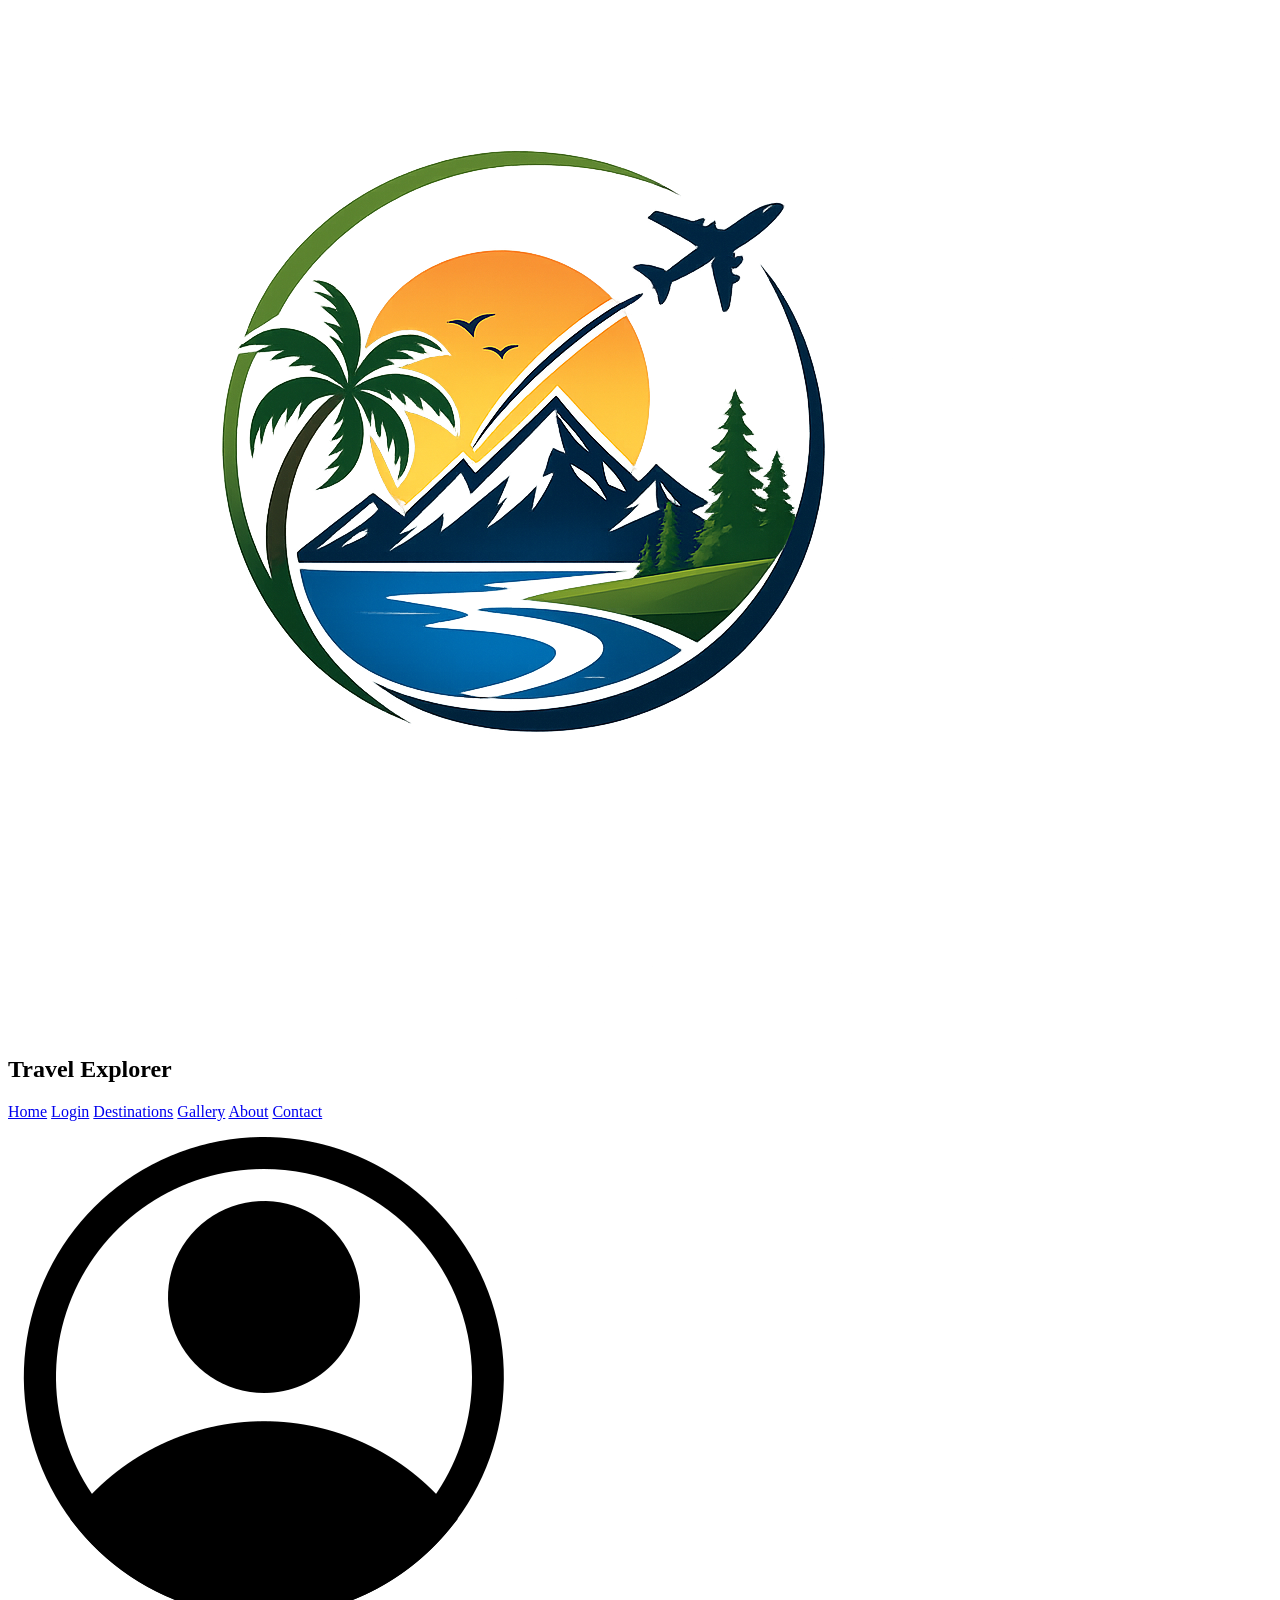
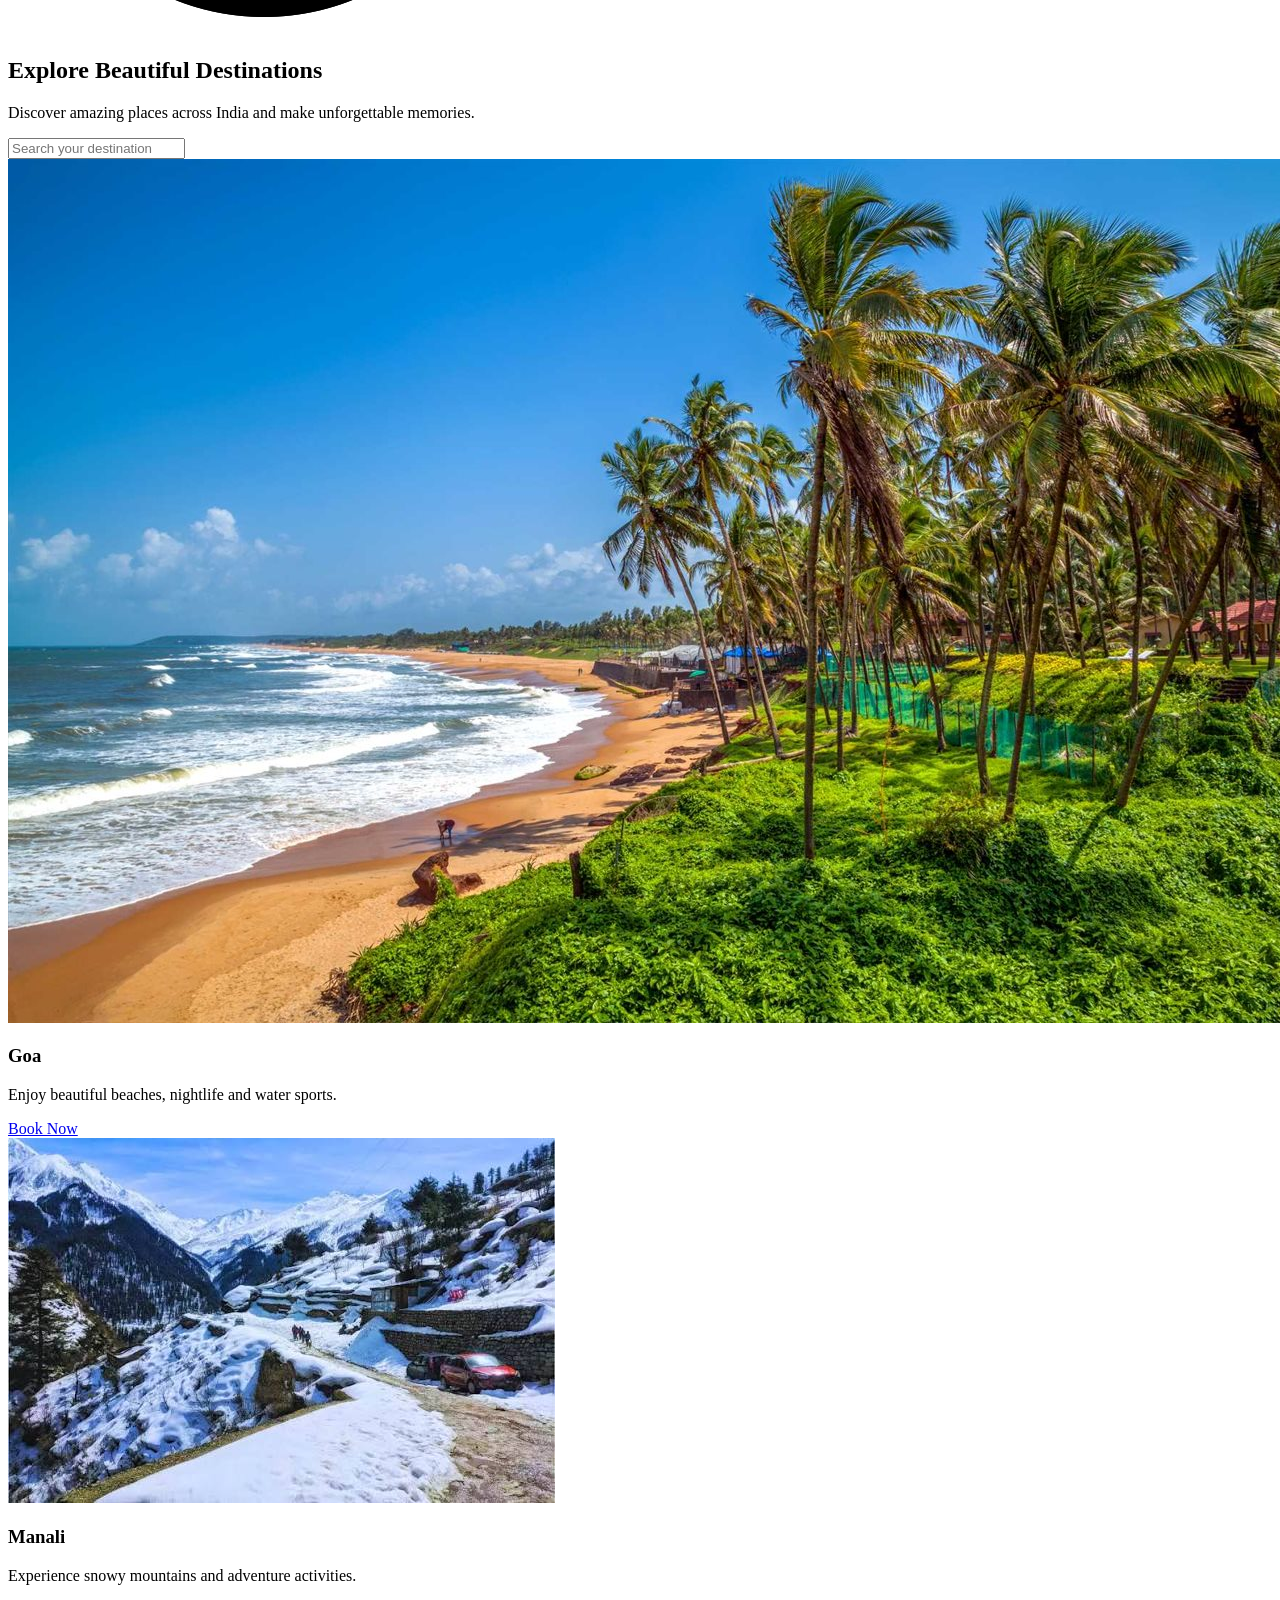
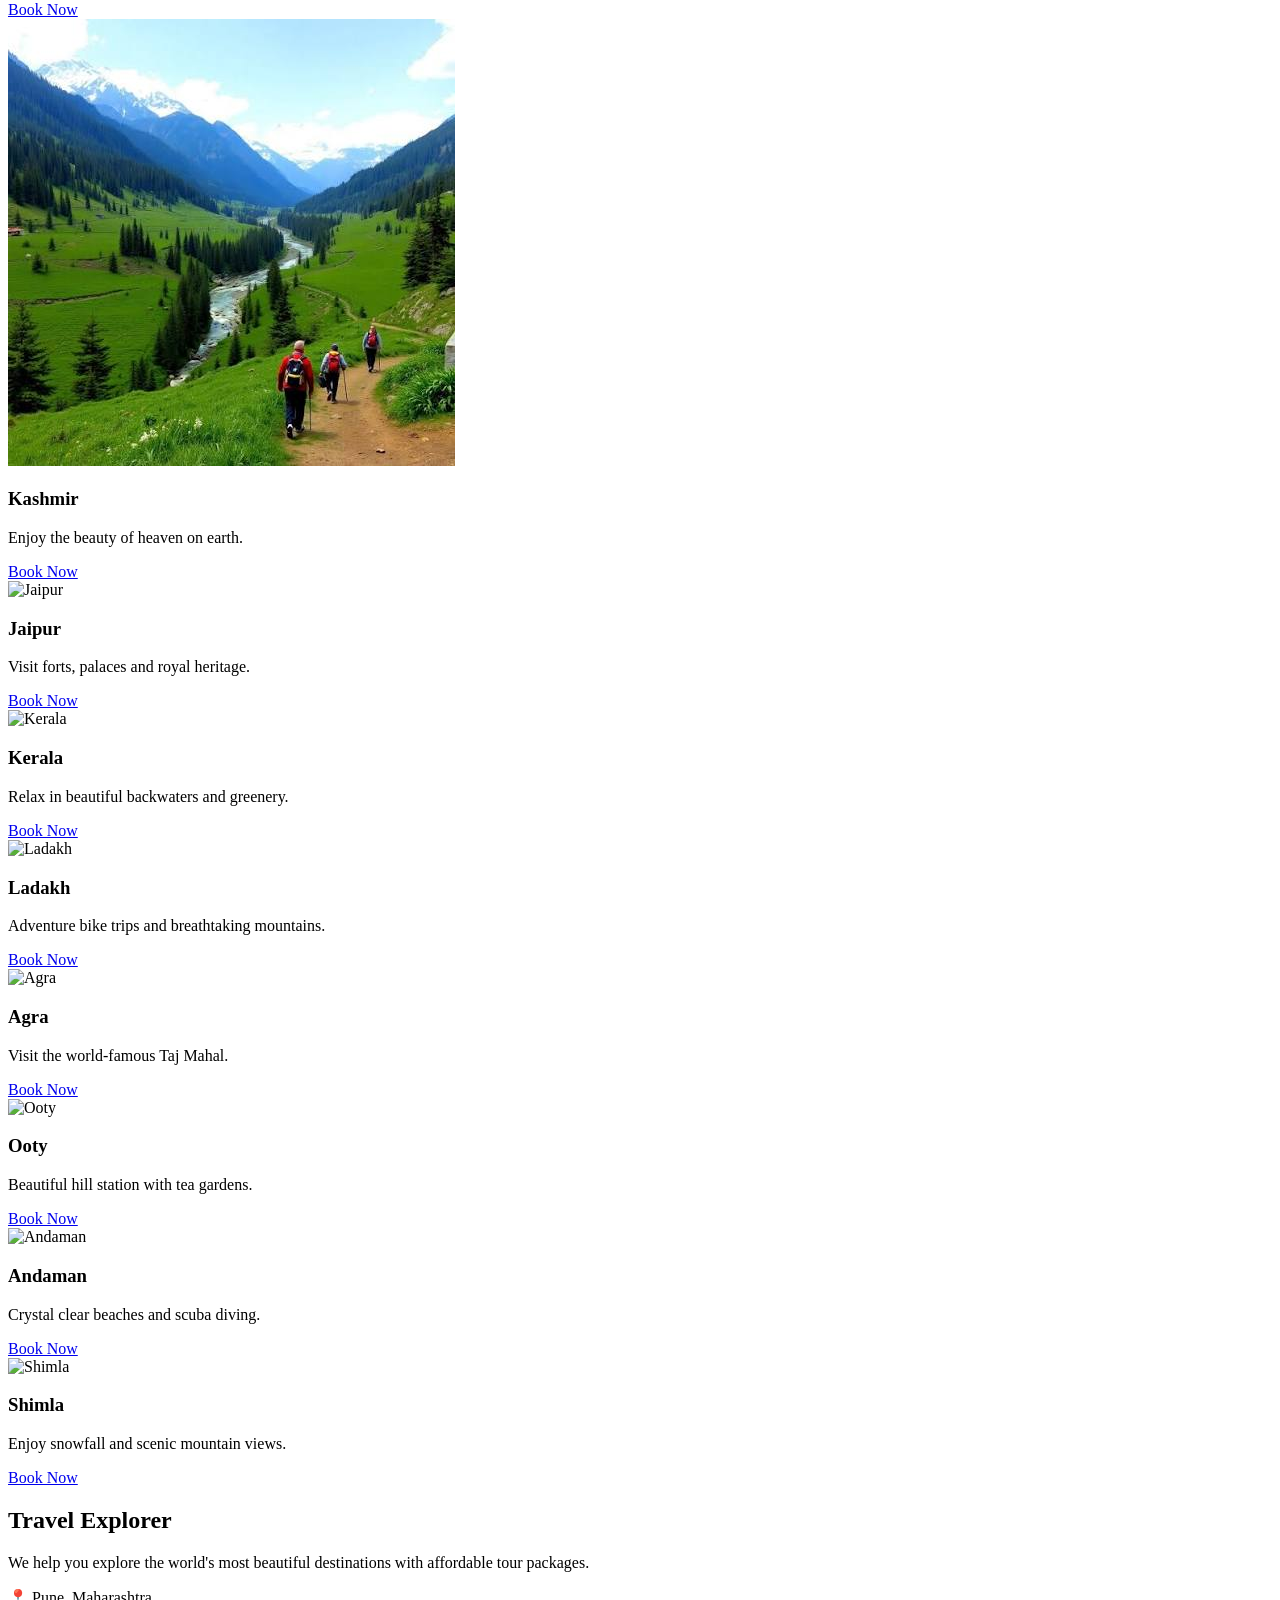
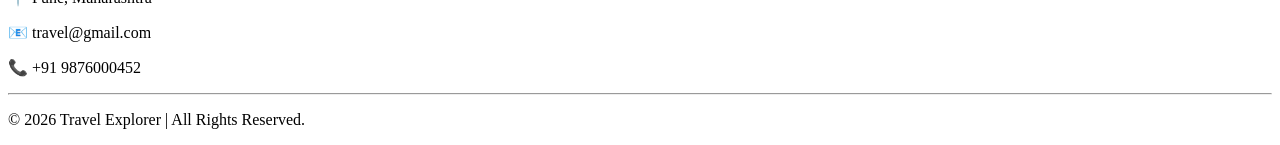
==== pages/destination.html @ 04ee7e8c "create contact full page" ====
<!DOCTYPE html>
<html lang="en">

<head>
    <meta charset="UTF-8">
    <meta name="viewport" content="width=device-width, initial-scale=1.0">
    <title>Travel Explorer | Destinations</title>

    <link rel="stylesheet" href="../css/destination.css">
</head>

<body>

    <!-- Header -->
    <header>

        <div class="logo">
            <img src="../images/logo.png" alt="Logo">
            <h2>Travel Explorer</h2>
        </div>

        <nav>
            <a href="../index.html">Home</a>
            <a href="../login.html">Login</a>
            <a href="pages/destination.html/" class="active">Destinations</a>
            <a href="../gallery.html">Gallery</a>
            <a href="../about.html">About</a>
            <a href="pages\contact.html">Contact</a>
        </nav>

        <div class="profile">
            <img src="../images/profile.png" alt="Profile">
        </div>

    </header>

    <!-- Banner -->

    <section class="banner">

        <h1>Explore Beautiful Destinations</h1>

        <p>
            Discover amazing places across India and make unforgettable memories.
        </p>

        <input type="text" placeholder="Search your destination">

    </section>

    <!-- Destination Cards -->

    <section class="destination-section">

        <div class="card">
            <img src="../images/goa.jpg" alt="Goa">
            <h3>Goa</h3>
            <p>Enjoy beautiful beaches, nightlife and water sports.</p>
            <a href="#">Book Now</a>
        </div>

        <div class="card">
            <img src="../images/manali.jpg" alt="Manali">
            <h3>Manali</h3>
            <p>Experience snowy mountains and adventure activities.</p>
            <a href="#">Book Now</a>
        </div>

        <div class="card">
            <img src="../images/kashmir.jpg" alt="Kashmir">
            <h3>Kashmir</h3>
            <p>Enjoy the beauty of heaven on earth.</p>
            <a href="#">Book Now</a>
        </div>

        <div class="card">
            <img src="../images/jaipur.jpg" alt="Jaipur">
            <h3>Jaipur</h3>
            <p>Visit forts, palaces and royal heritage.</p>
            <a href="#">Book Now</a>
        </div>

        <div class="card">
            <img src="../images/kerala.jpg" alt="Kerala">
            <h3>Kerala</h3>
            <p>Relax in beautiful backwaters and greenery.</p>
            <a href="#">Book Now</a>
        </div>

        <div class="card">
            <img src="../images/ladakh.jpg" alt="Ladakh">
            <h3>Ladakh</h3>
            <p>Adventure bike trips and breathtaking mountains.</p>
            <a href="#">Book Now</a>
        </div>

        <div class="card">
            <img src="../images/agra.jpg" alt="Agra">
            <h3>Agra</h3>
            <p>Visit the world-famous Taj Mahal.</p>
            <a href="#">Book Now</a>
        </div>

        <div class="card">
            <img src="../images/ooty.jpg" alt="Ooty">
            <h3>Ooty</h3>
            <p>Beautiful hill station with tea gardens.</p>
            <a href="#">Book Now</a>
        </div>

        <div class="card">
            <img src="../images/andaman.jpg" alt="Andaman">
            <h3>Andaman</h3>
            <p>Crystal clear beaches and scuba diving.</p>
            <a href="#">Book Now</a>
        </div>

        <div class="card">
            <img src="../images/shimla.jpg" alt="Shimla">
            <h3>Shimla</h3>
            <p>Enjoy snowfall and scenic mountain views.</p>
            <a href="#">Book Now</a>
        </div>

    </section>

    <!-- Footer -->

    <footer>

        <div class="footer-content">

            <h2>Travel Explorer</h2>

            <p>
                We help you explore the world's most beautiful destinations with
                affordable tour packages.
            </p>

            <p>📍 Pune, Maharashtra</p>

            <p>📧 travel@gmail.com</p>

            <p>📞 +91 9876000452</p>

        </div>

        <hr>

        <p class="copyright">
            © 2026 Travel Explorer | All Rights Reserved.
        </p>

    </footer>

</body>

</html>
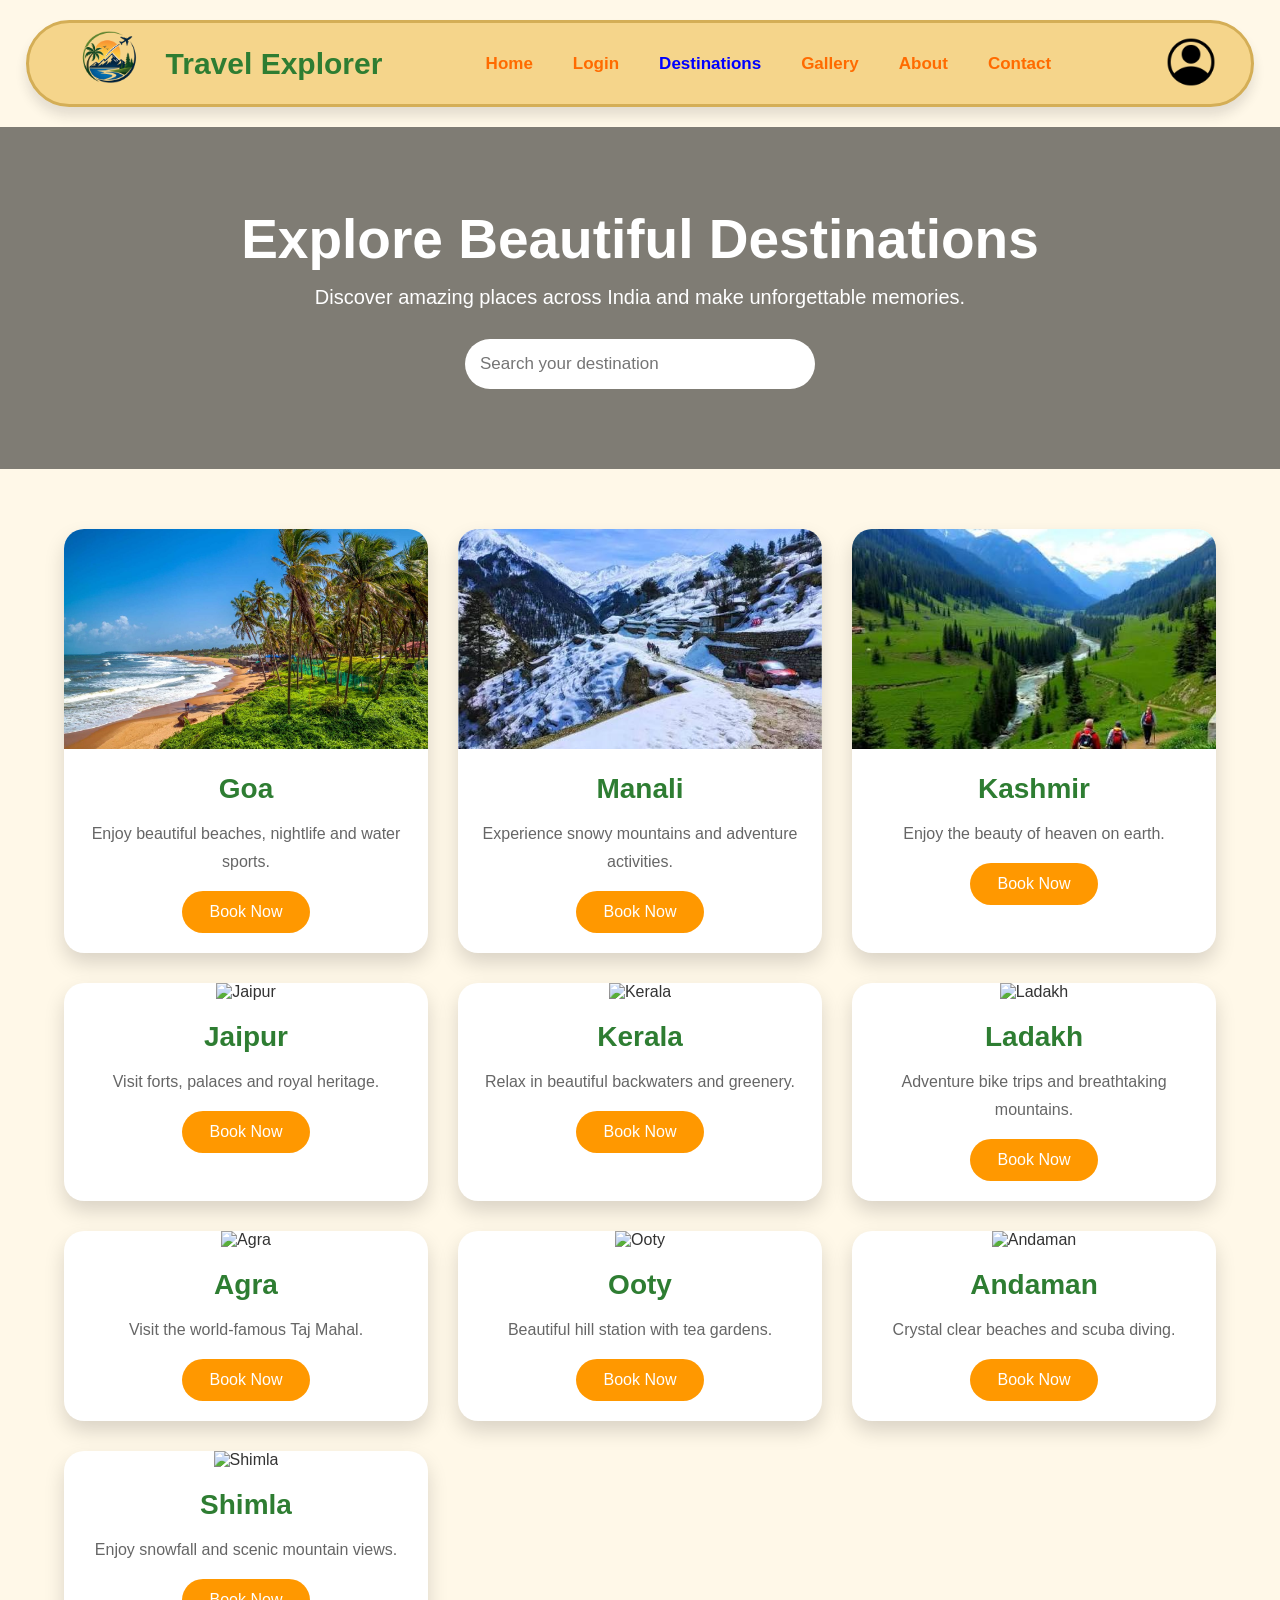
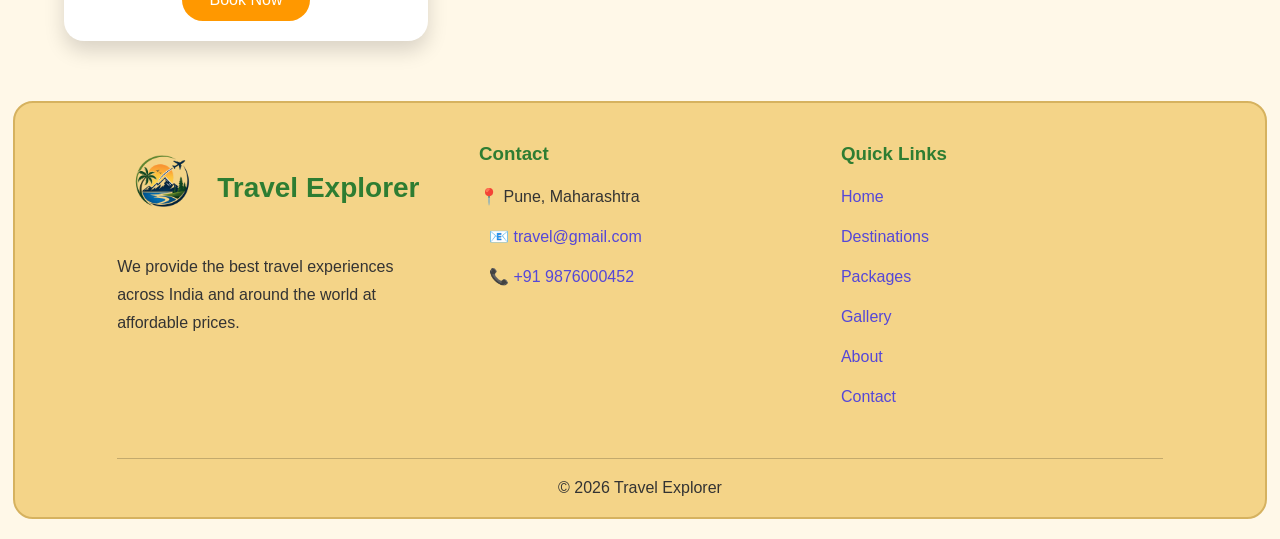
==== commit 21731e31: "destination file change" ====
--- a/pages/destination.html
+++ b/pages/destination.html
@@ -6,6 +6,7 @@
     <meta name="viewport" content="width=device-width, initial-scale=1.0">
     <title>Travel Explorer | Destinations</title>
 
+    <link rel="stylesheet" href="../css/style.css">
     <link rel="stylesheet" href="../css/destination.css">
 </head>
 
@@ -15,21 +16,21 @@
     <header>
 
         <div class="logo">
-            <img src="../images/logo.png" alt="Logo">
+            <img src="../images/home/logo.png" alt="Logo">
             <h2>Travel Explorer</h2>
         </div>
 
         <nav>
             <a href="../index.html">Home</a>
-            <a href="../login.html">Login</a>
+            <a href="login.html">Login</a>
             <a href="pages/destination.html/" class="active">Destinations</a>
-            <a href="../gallery.html">Gallery</a>
-            <a href="../about.html">About</a>
-            <a href="pages\contact.html">Contact</a>
+            <a href="gallery.html">Gallery</a>
+            <a href="about.html">About</a>
+            <a href="contact.html">Contact</a>
         </nav>
 
         <div class="profile">
-            <img src="../images/profile.png" alt="Profile">
+            <img src="../images/home/profile.png" alt="Profile">
         </div>
 
     </header>
@@ -128,30 +129,72 @@
 
     <footer>
 
-        <div class="footer-content">
-
-            <h2>Travel Explorer</h2>
-
-            <p>
-                We help you explore the world's most beautiful destinations with
-                affordable tour packages.
-            </p>
-
-            <p>📍 Pune, Maharashtra</p>
-
-            <p>📧 travel@gmail.com</p>
-
-            <p>📞 +91 9876000452</p>
-
-        </div>
-
-        <hr>
-
-        <p class="copyright">
-            © 2026 Travel Explorer | All Rights Reserved.
-        </p>
-
-    </footer>
+        <div class="footer-container ">
+
+
+            <div class="footer-box ">
+
+                <div class="footer-logo ">
+                    <img src="../images/home/logo.png " alt="Logo ">
+                    <h2>Travel Explorer</h2>
+                </div>
+
+                <p>
+                    We provide the best travel experiences across India and around the world at affordable prices.
+                </p>
+
+            </div>
+
+
+
+            <div class="footer-box ">
+
+                <h3>Contact</h3>
+
+                <p>
+                    </i>📍 Pune, Maharashtra</p>
+
+                <p>
+                    <a href=" mailto:travel@gmail.com ">
+                        <i class="fa-solid-fa-envelope "> </i>📧 travel@gmail.com </a>
+                </p>
+
+                <p>
+                    <a href="tel: " +91 9876000452 "><i class="fa-solid fa-phone "></i>📞 +91 9876000452</a>
+                </p>
+
+                </div>
+
+                
+
+                <div class="footer-box ">
+
+                    <h3>Quick Links</h3>
+
+                    <p><a href="./index.html ">Home</a></p>
+
+                    <p><a href="destination.html ">Destinations</a></p>
+
+                    <p><a href=".packages.html ">Packages</a></p>
+
+                    <p><a href="gallery.html ">Gallery</a></p>
+
+                    <p><a href="about.html ">About</a></p>
+
+                    <p><a href="contact.html ">Contact</a></p>
+
+                </div>
+
+                </div>
+
+                <hr>
+
+                <p class="copyright ">
+                    © 2026 Travel Explorer
+                </p>
+
+                </footer>
+    
 
 </body>
 
--- a/css/style.css
+++ b/css/style.css
@@ -0,0 +1,426 @@
+* {
+    margin: 0;
+    padding: 0;
+    box-sizing: border-box;
+    font-family: 'Poppins', sans-serif;
+}
+
+body {
+    background: #FFF8E8;
+    color: #333;
+}
+
+header {
+    width: 96%;
+    height: 87px;
+    margin: 20px auto;
+    background: #F5D58B;
+    border: 3px solid #d4ae56;
+    border-radius: 60px;
+    padding: 15px 35px;
+    display: flex;
+    justify-content: space-between;
+    align-items: center;
+    top: 20px;
+    z-index: 1000;
+    box-shadow: 0 9px 12px rgba(32, 30, 30, 0.12);
+}
+
+.logo {
+    display: flex;
+    align-items: center;
+    gap: 12px;
+}
+
+.logo img {
+    width: 90px;
+    height: 90px;
+}
+
+.logo h2 {
+    color: #2E7D32;
+    font-size: 30px;
+    font-weight: 700;
+}
+
+nav {
+    list-style: none;
+    display: flex;
+    gap: 40px;
+    flex-wrap: wrap;
+}
+
+nav a {
+    text-decoration: none;
+    color: #ff6b00;
+    font-size: 17px;
+    font-weight: 600;
+    transition: .3s;
+}
+
+nav a:hover,
+.active {
+    color: #0000ff;
+}
+
+
+/* Profile */
+
+.profile {
+    margin-left: 12px;
+    flex-shrink: 0;
+}
+
+.profile img {
+    width: 50px;
+    height: 50px;
+    border-radius: 50%;
+    cursor: pointer;
+}
+
+.profile i:hover {
+    color: #ff6b00;
+    transform: scale(1.3s);
+}
+
+.hero {
+    height: 80vh;
+    background: url("../images/home/hero_banner_crop.jpg") center/cover no-repeat;
+    position: relative;
+    width: 98%;
+    margin: 20px auto;
+    border-radius: 20px;
+    overflow: hidden;
+}
+
+.hero-overlay {
+    width: 100%;
+    height: 100%;
+    background: rgba(0, 0, 0, 0.55);
+    display: flex;
+    justify-content: center;
+    align-items: center;
+    text-align: center;
+}
+
+.hero-content {
+    color: #fff;
+    max-width: 700px;
+}
+
+.hero-content h1 {
+    font-size: 60px;
+    margin-bottom: 20px;
+    font-weight: bold;
+}
+
+.hero-content p {
+    font-size: 20px;
+    line-height: 1.8;
+    margin-bottom: 35px;
+}
+
+.hero-btn {
+    display: inline-block;
+    padding: 14px 35px;
+    margin: 10px;
+    background: #ff9800;
+    color: #fff;
+    text-decoration: none;
+    border-radius: 30px;
+    transition: .3s;
+    font-weight: bold;
+}
+
+.hero-btn:hover {
+    background: #0d6efd;
+    transform: translateY(-5px);
+}
+
+.btn2 {
+    background: transparent;
+    border: 2px solid white;
+}
+
+.btn2:hover {
+    background: white;
+    color: #000;
+}
+
+.why-choose {
+    padding: 80px 8%;
+    background: #FFF8E8;
+}
+
+.why-choose h2 {
+    text-align: center;
+    font-size: 40px;
+    color: #2e7d32;
+    margin-bottom: 50px;
+}
+
+.feature-container {
+    display: grid;
+    grid-template-columns: repeat(auto-fit, minmax(280px, 1fr));
+    gap: 30px;
+}
+
+.feature-box {
+    background: #fff;
+    padding: 35px 25px;
+    text-align: center;
+    border-radius: 20px;
+    box-shadow: 0 8px 20px rgba(0, 0, 0, .10);
+    transition: .4s;
+}
+
+.feature-box:hover {
+    transform: translateY(-8px);
+}
+
+.feature-box i {
+    font-size: 50px;
+    color: #ff9800;
+    margin-bottom: 20px;
+}
+
+.feature-box h3 {
+    font-size: 26px;
+    margin-bottom: 15px;
+    color: #333;
+}
+
+.feature-box p {
+    font-size: 16px;
+    color: #666;
+    line-height: 28px;
+}
+
+.welcome {
+    text-align: center;
+    padding: 80px 10%;
+    background: #FFF8E8;
+}
+
+.welcome h2 {
+    font-size: 40px;
+    color: #2e7d32;
+    ;
+    margin-bottom: 20px;
+}
+
+.welcome p {
+    font-size: 20px;
+    color: #555;
+    line-height: 1.8;
+    max-width: 800px;
+    margin: auto;
+}
+
+.welcome .btn {
+    display: inline-block;
+    margin-top: 30px;
+    padding: 14px 35px;
+    background: #ff9800;
+    color: #fff;
+    text-decoration: none;
+    border-radius: 30px;
+    font-weight: bold;
+    transition: .3s;
+}
+
+.welcome .btn:hover {
+    background: #e67e22;
+    transform: translateY(-3px);
+}
+
+.packages {
+    padding: 80px 10%;
+    background: #FFF8E8;
+    text-align: center;
+}
+
+.packages h2 {
+    font-size: 42px;
+    color: #2e7d32;
+    margin-bottom: 10px;
+}
+
+.section-text {
+    color: #666;
+    margin-bottom: 40px;
+    font-size: 18px;
+}
+
+.package-container {
+    display: flex;
+    justify-content: center;
+    gap: 30px;
+    flex-wrap: wrap;
+}
+
+.package-card {
+    width: 320px;
+    background: #fff;
+    border-radius: 18px;
+    overflow: hidden;
+    box-shadow: 0 10px 25px rgba(0, 0, 0, .12);
+    transition: .3s;
+}
+
+.package-card:hover {
+    transform: translateY(-10px);
+}
+
+.package-card img {
+    width: 100%;
+    height: 220px;
+    object-fit: cover;
+}
+
+.package-content {
+    padding: 20px;
+}
+
+.package-content h3 {
+    margin-bottom: 10px;
+}
+
+.package-content span {
+    display: block;
+    color: #ff6600;
+    font-size: 22px;
+    font-weight: bold;
+    margin: 15px 0;
+}
+
+.card-btn {
+    display: inline-block;
+    padding: 10px 25px;
+    background: #0d6efd;
+    color: white;
+    text-decoration: none;
+    border-radius: 25px;
+}
+
+.card-btn:hover {
+    background: #ff6600;
+}
+
+footer {
+    background: #f4d488;
+    margin-top: 70px;
+    padding: 40px 8% 20px;
+    border: 2px solid #d6b25f;
+    width: 98%;
+    margin: 20px auto;
+    border-radius: 20px;
+}
+
+.footer-container {
+    display: grid;
+    grid-template-columns: repeat(auto-fit, minmax(250px, 1fr));
+    gap: 40px;
+}
+
+.footer-box {
+    color: #333;
+}
+
+.footer-logo {
+    display: flex;
+    align-items: center;
+    gap: 10px;
+    margin-bottom: 20px;
+}
+
+.footer-logo img {
+    width: 90px;
+    height: 90px;
+}
+
+.footer-logo h2 {
+    color: #2e7d32;
+    font-size: 28px;
+}
+
+.footer-box h3 {
+    margin-bottom: 18px;
+    color: #2e7d32;
+}
+
+.footer-box p {
+    margin: 12px 0;
+    line-height: 28px;
+}
+
+.footer-box a {
+    color: #5547d8;
+    text-decoration: none;
+    transition: .3s;
+}
+
+.footer-box a:hover {
+    color: #ff6b00;
+    padding-left: 5px;
+}
+
+.footer-box i {
+    color: #ff9800;
+    margin-right: 10px;
+}
+
+hr {
+    margin: 35px 0 20px;
+    border: none;
+    border-top: 1px solid rgba(0, 0, 0, .2);
+}
+
+.copyright {
+    text-align: center;
+    font-size: 16px;
+    font-weight: 500;
+    color: #333;
+}
+
+@media(max-width:768px) {
+    header {
+        display: flex;
+        flex-direction: column;
+        align-items: center;
+        justify-content: center;
+        padding: 20px;
+        gap: 15px;
+        height: auto;
+    }
+    .logo {
+        width: 100%;
+        display: flex;
+        justify-content: center;
+    }
+    nav {
+        display: flex;
+        flex-wrap: wrap;
+        justify-content: center;
+        gap: 15px;
+        width: 100%;
+    }
+    .profile {
+        position: static;
+        margin-top: 10px;
+    }
+    .hero-content h1 {
+        font-size: 32px;
+    }
+    .hero-content p {
+        font-size: 17px;
+    }
+    .hero-btn {
+        flex-direction: column;
+        align-items: center;
+    }
+    .welcome h2,
+    .section-title h2 {
+        font-size: 32px;
+    }
+}
--- a/css/destination.css
+++ b/css/destination.css
@@ -0,0 +1,107 @@
+* {
+    margin: 0;
+    padding: 0;
+    box-sizing: border-box;
+    font-family: Poppins, sans-serif;
+}
+
+body {
+    background: #FFF8E8;
+}
+
+.banner {
+    padding: 80px 20px;
+    text-align: center;
+    background: linear-gradient(rgba(0, 0, 0, .5), rgba(0, 0, 0, .5)), url("../images/banner.jpg");
+    background-size: cover;
+    background-position: center;
+    color: white;
+}
+
+.banner h1 {
+    font-size: 55px;
+    margin-bottom: 15px;
+}
+
+.banner p {
+    font-size: 20px;
+    margin-bottom: 30px;
+}
+
+.banner input {
+    width: 350px;
+    padding: 15px;
+    border: none;
+    border-radius: 30px;
+    font-size: 17px;
+}
+
+.destination-section {
+    width: 90%;
+    margin: 60px auto;
+    display: grid;
+    grid-template-columns: repeat(auto-fit, minmax(280px, 1fr));
+    gap: 30px;
+}
+
+.card {
+    background: white;
+    border-radius: 20px;
+    overflow: hidden;
+    box-shadow: 0 10px 20px rgba(0, 0, 0, .15);
+    transition: .4s;
+    text-align: center;
+}
+
+.card:hover {
+    transform: translateY(-10px);
+}
+
+.card img {
+    width: 100%;
+    height: 220px;
+    object-fit: cover;
+}
+
+.card h3 {
+    margin-top: 20px;
+    color: #2E7D32;
+    font-size: 28px;
+}
+
+.card p {
+    padding: 15px;
+    color: #666;
+    line-height: 28px;
+}
+
+.card a {
+    display: inline-block;
+    margin-bottom: 20px;
+    padding: 12px 28px;
+    background: #ff9800;
+    color: white;
+    text-decoration: none;
+    border-radius: 30px;
+}
+
+.card a:hover {
+    background: #0d6efd;
+}
+
+@media(max-width:768px) {
+    header {
+        flex-direction: column;
+        gap: 20px;
+    }
+    nav {
+        flex-wrap: wrap;
+        justify-content: center;
+    }
+    .banner h1 {
+        font-size: 35px;
+    }
+    .banner input {
+        width: 90%;
+    }
+}
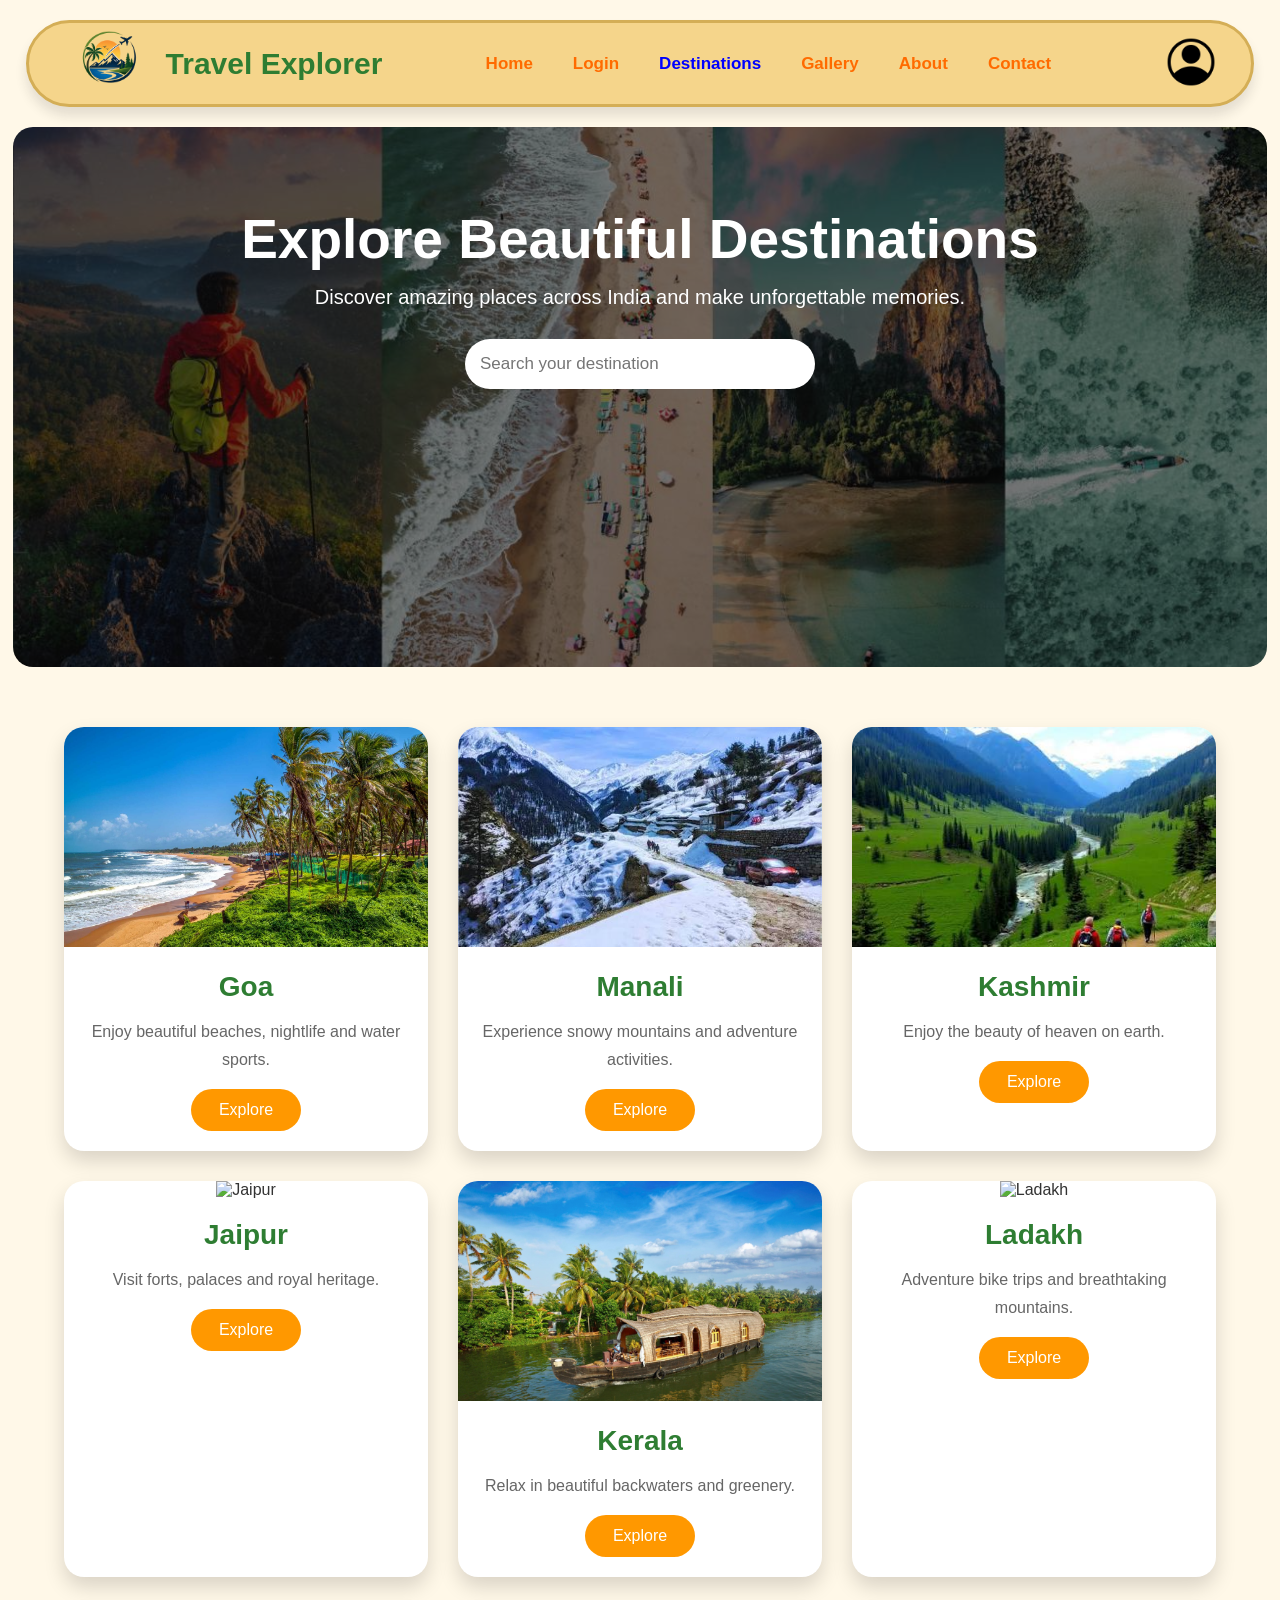
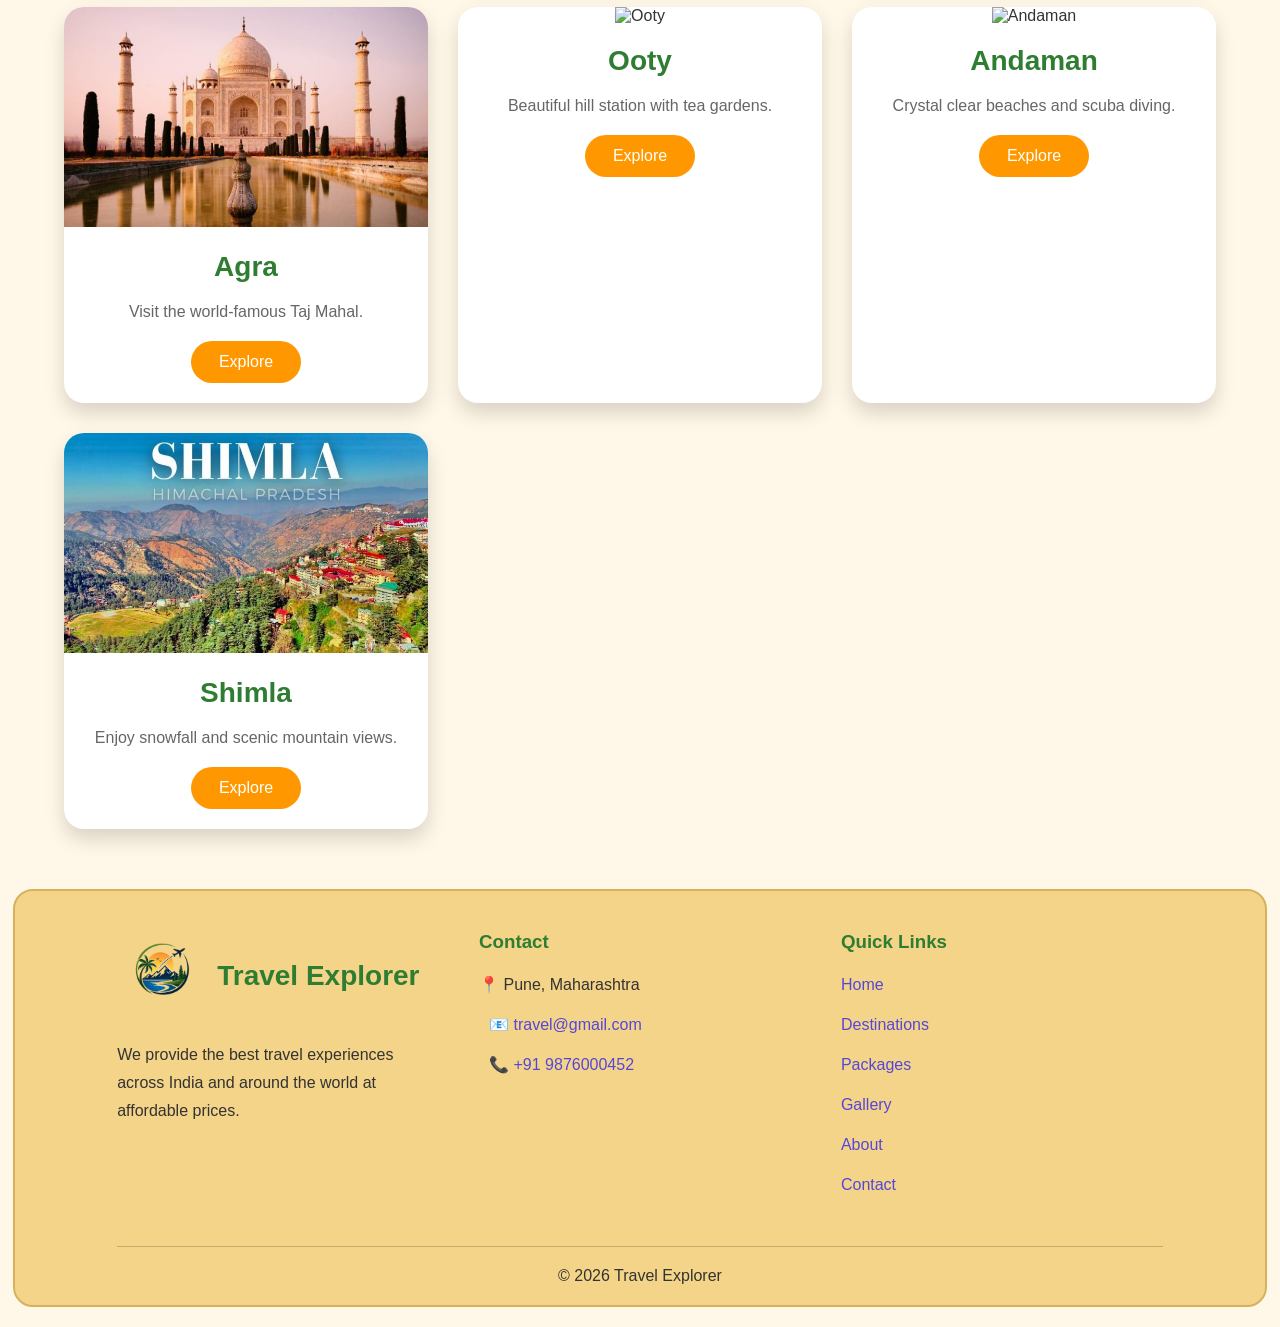
==== commit 98831695: "destination file update" ====
--- a/pages/destination.html
+++ b/pages/destination.html
@@ -12,7 +12,7 @@
 
 <body>
 
-    <!-- Header -->
+
     <header>
 
         <div class="logo">
@@ -23,7 +23,7 @@
         <nav>
             <a href="../index.html">Home</a>
             <a href="login.html">Login</a>
-            <a href="pages/destination.html/" class="active">Destinations</a>
+            <a href="destination.html" class="active">Destinations</a>
             <a href="gallery.html">Gallery</a>
             <a href="about.html">About</a>
             <a href="contact.html">Contact</a>
@@ -35,7 +35,6 @@
 
     </header>
 
-    <!-- Banner -->
 
     <section class="banner">
 
@@ -49,78 +48,78 @@
 
     </section>
 
-    <!-- Destination Cards -->
+
 
     <section class="destination-section">
 
         <div class="card">
-            <img src="../images/goa.jpg" alt="Goa">
+            <img src="../images/destination/goa.jpg" alt="Goa">
             <h3>Goa</h3>
             <p>Enjoy beautiful beaches, nightlife and water sports.</p>
-            <a href="#">Book Now</a>
-        </div>
-
-        <div class="card">
-            <img src="../images/manali.jpg" alt="Manali">
+            <a href="#">Explore</a>
+        </div>
+
+        <div class="card">
+            <img src="../images/destination/manali.jpg" alt="Manali">
             <h3>Manali</h3>
             <p>Experience snowy mountains and adventure activities.</p>
-            <a href="#">Book Now</a>
-        </div>
-
-        <div class="card">
-            <img src="../images/kashmir.jpg" alt="Kashmir">
+            <a href="#">Explore</a>
+        </div>
+
+        <div class="card">
+            <img src="../images/destination/kashmir.jpg" alt="Kashmir">
             <h3>Kashmir</h3>
             <p>Enjoy the beauty of heaven on earth.</p>
-            <a href="#">Book Now</a>
-        </div>
-
-        <div class="card">
-            <img src="../images/jaipur.jpg" alt="Jaipur">
+            <a href="#">Explore</a>
+        </div>
+
+        <div class="card">
+            <img src="../images/destination/jaipur.jpg" alt="Jaipur">
             <h3>Jaipur</h3>
             <p>Visit forts, palaces and royal heritage.</p>
-            <a href="#">Book Now</a>
-        </div>
-
-        <div class="card">
-            <img src="../images/kerala.jpg" alt="Kerala">
+            <a href="#">Explore</a>
+        </div>
+
+        <div class="card">
+            <img src="../images/destination/kerala.jpg" alt="Kerala">
             <h3>Kerala</h3>
             <p>Relax in beautiful backwaters and greenery.</p>
-            <a href="#">Book Now</a>
-        </div>
-
-        <div class="card">
-            <img src="../images/ladakh.jpg" alt="Ladakh">
+            <a href="#">Explore</a>
+        </div>
+
+        <div class="card">
+            <img src="../images/destination/ladakh.jpg" alt="Ladakh">
             <h3>Ladakh</h3>
             <p>Adventure bike trips and breathtaking mountains.</p>
-            <a href="#">Book Now</a>
-        </div>
-
-        <div class="card">
-            <img src="../images/agra.jpg" alt="Agra">
+            <a href="#">Explore</a>
+        </div>
+
+        <div class="card">
+            <img src="../images/destination/agra.jpg" alt="Agra">
             <h3>Agra</h3>
             <p>Visit the world-famous Taj Mahal.</p>
-            <a href="#">Book Now</a>
-        </div>
-
-        <div class="card">
-            <img src="../images/ooty.jpg" alt="Ooty">
+            <a href="#">Explore</a>
+        </div>
+
+        <div class="card">
+            <img src="../images/destination/ooty.jpg" alt="Ooty">
             <h3>Ooty</h3>
             <p>Beautiful hill station with tea gardens.</p>
-            <a href="#">Book Now</a>
-        </div>
-
-        <div class="card">
-            <img src="../images/andaman.jpg" alt="Andaman">
+            <a href="#">Explore</a>
+        </div>
+
+        <div class="card">
+            <img src="../images/destination/andaman.jpg" alt="Andaman">
             <h3>Andaman</h3>
             <p>Crystal clear beaches and scuba diving.</p>
-            <a href="#">Book Now</a>
-        </div>
-
-        <div class="card">
-            <img src="../images/shimla.jpg" alt="Shimla">
+            <a href="#">Explore</a>
+        </div>
+
+        <div class="card">
+            <img src="../images/destination/shimla.jpg" alt="Shimla">
             <h3>Shimla</h3>
             <p>Enjoy snowfall and scenic mountain views.</p>
-            <a href="#">Book Now</a>
+            <a href="#">Explore</a>
         </div>
 
     </section>
--- a/css/destination.css
+++ b/css/destination.css
@@ -10,12 +10,17 @@
 }
 
 .banner {
+    width: 98%;
+    height: 60vh;
     padding: 80px 20px;
     text-align: center;
-    background: linear-gradient(rgba(0, 0, 0, .5), rgba(0, 0, 0, .5)), url("../images/banner.jpg");
+    background: linear-gradient(rgba(0, 0, 0, .5), rgba(0, 0, 0, .5)), url("../images/destination/banner.jpg");
     background-size: cover;
     background-position: center;
     color: white;
+    margin: 20px auto;
+    border-radius: 20px;
+    overflow: hidden;
 }
 
 .banner h1 {
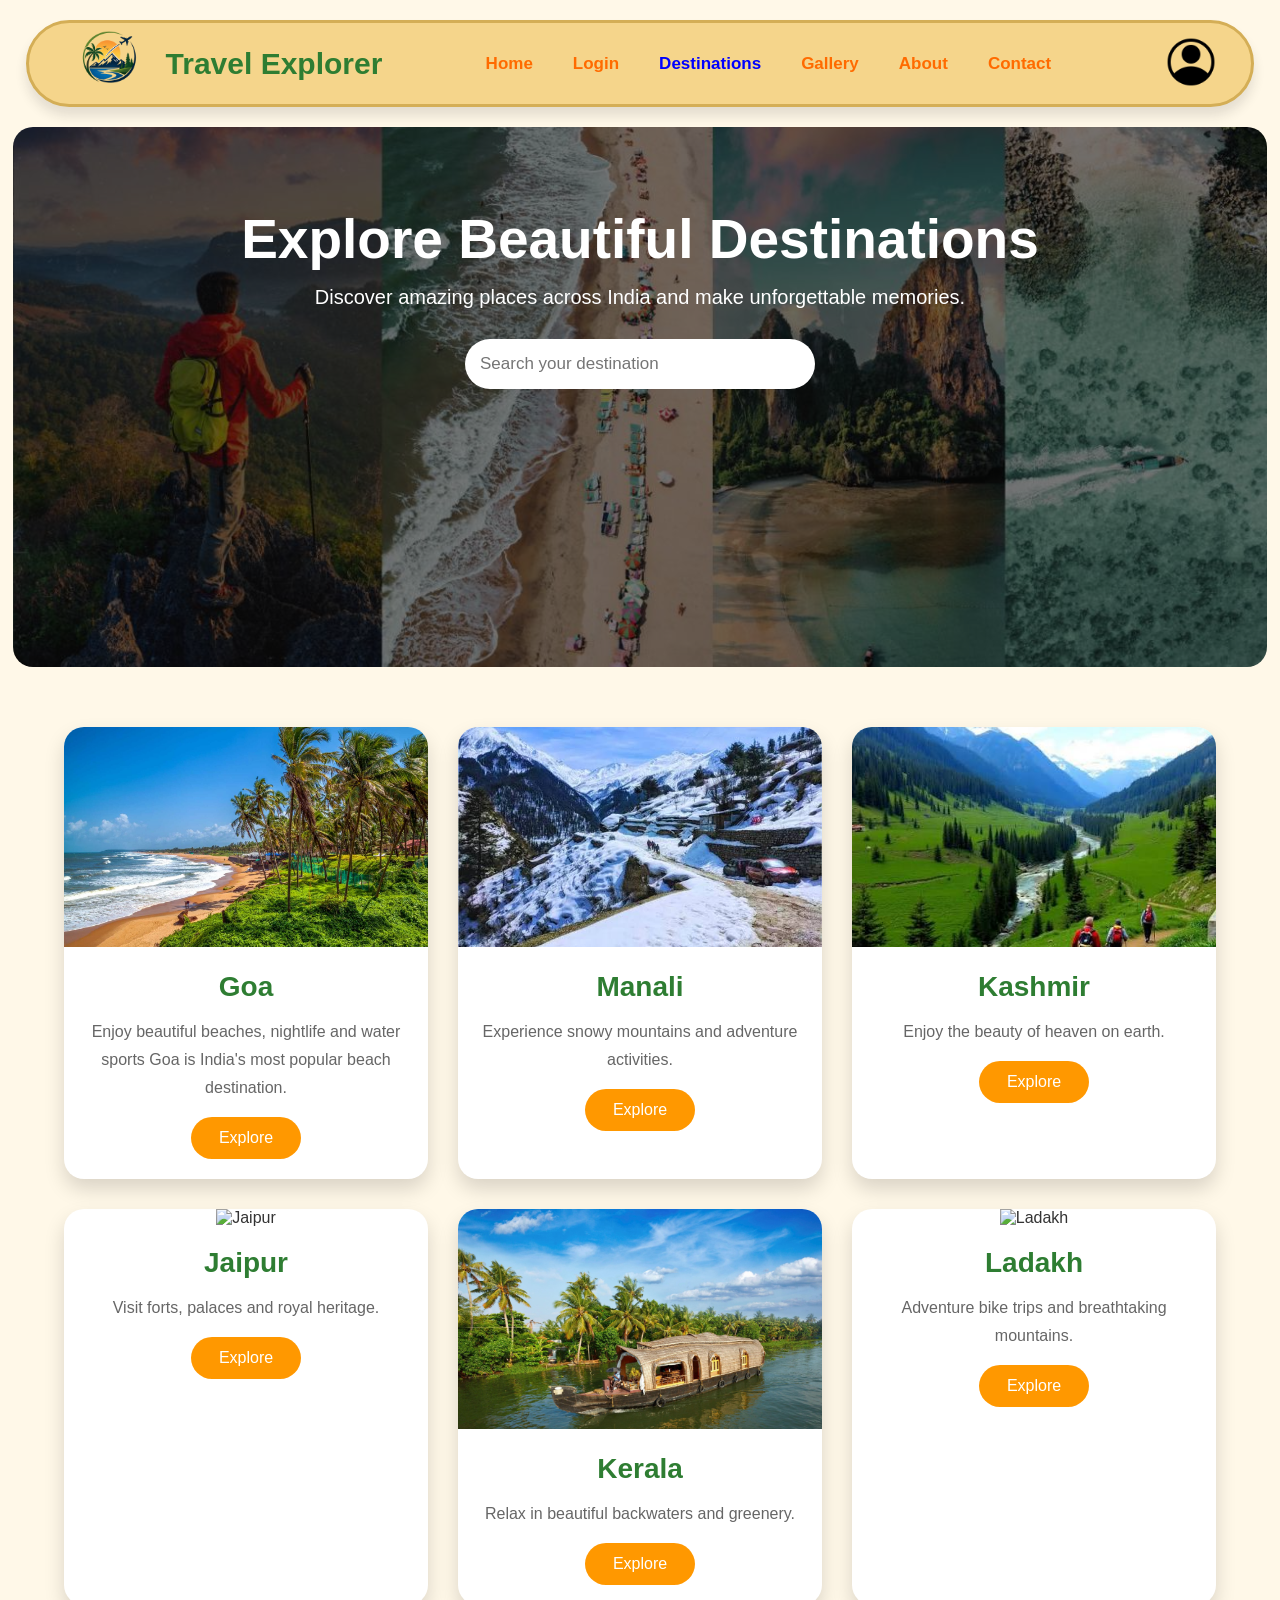
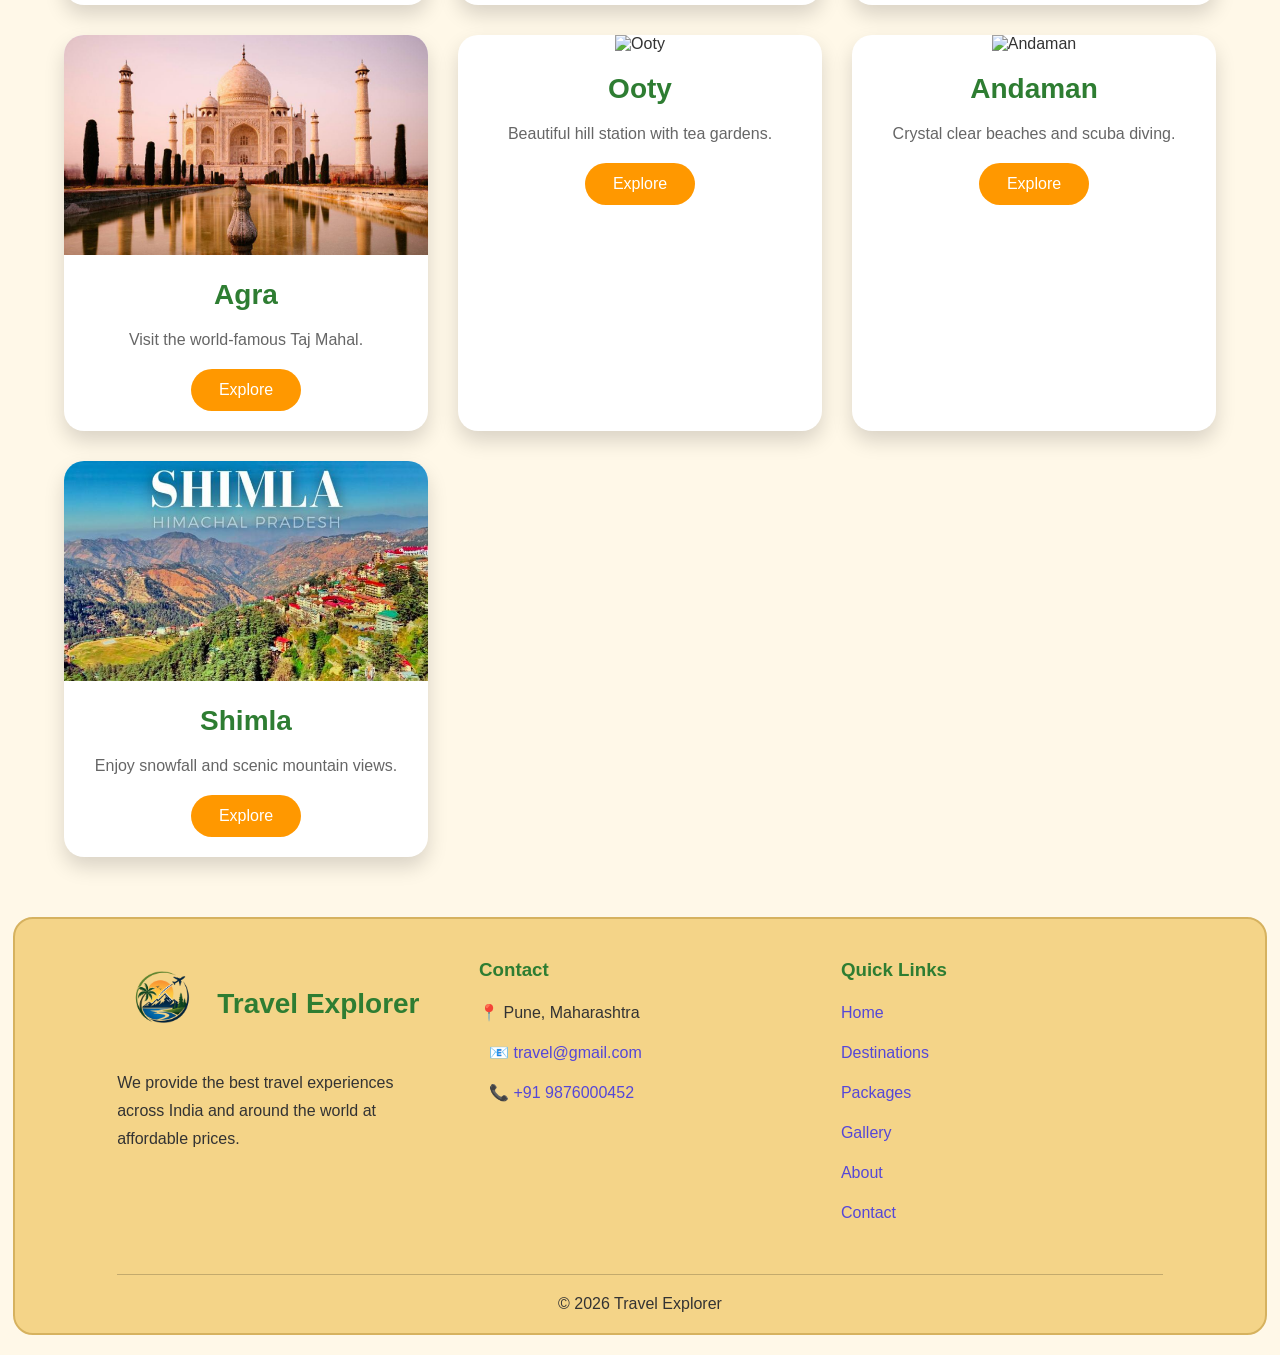
==== commit bf9c35e3: "update destination page" ====
--- a/pages/destination.html
+++ b/pages/destination.html
@@ -55,7 +55,8 @@
         <div class="card">
             <img src="../images/destination/goa.jpg" alt="Goa">
             <h3>Goa</h3>
-            <p>Enjoy beautiful beaches, nightlife and water sports.</p>
+            <p>Enjoy beautiful beaches, nightlife and water sports
+                Goa is India's most popular beach destination.</p>
             <a href="#">Explore</a>
         </div>
 
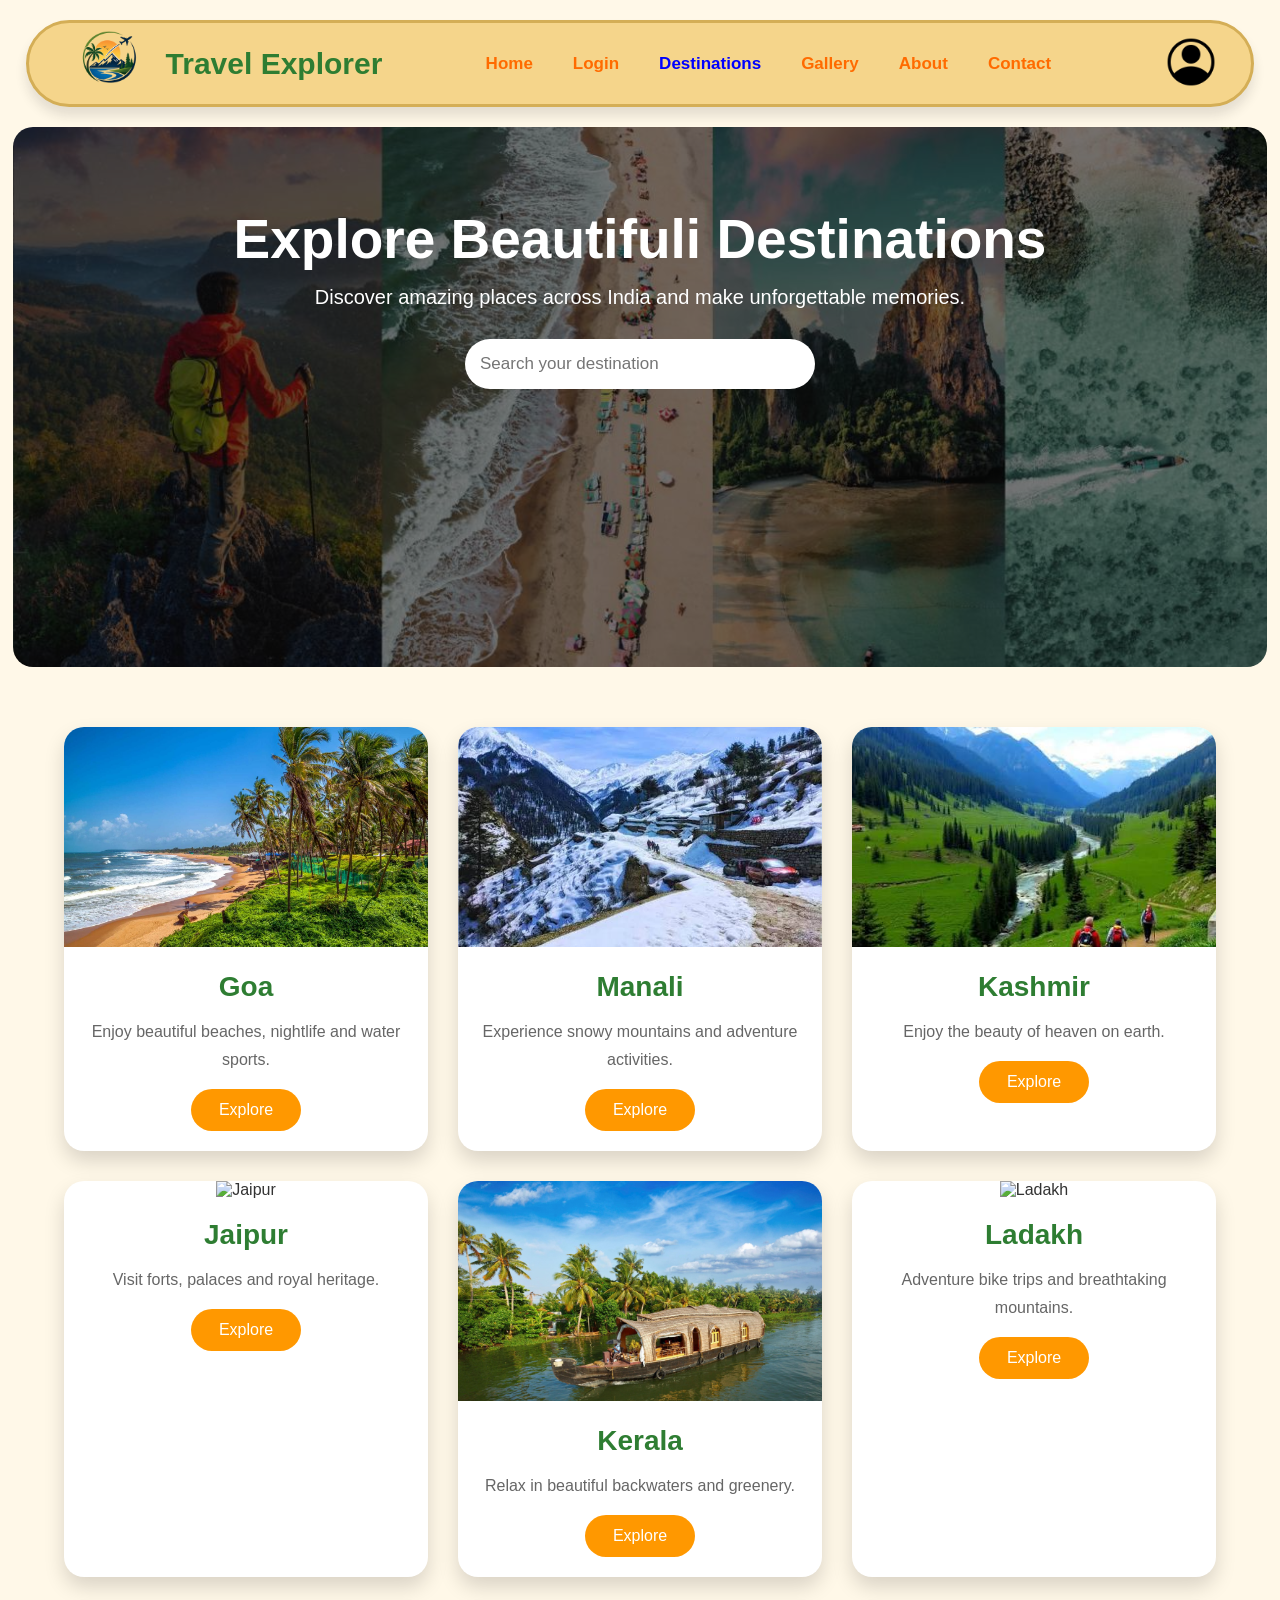
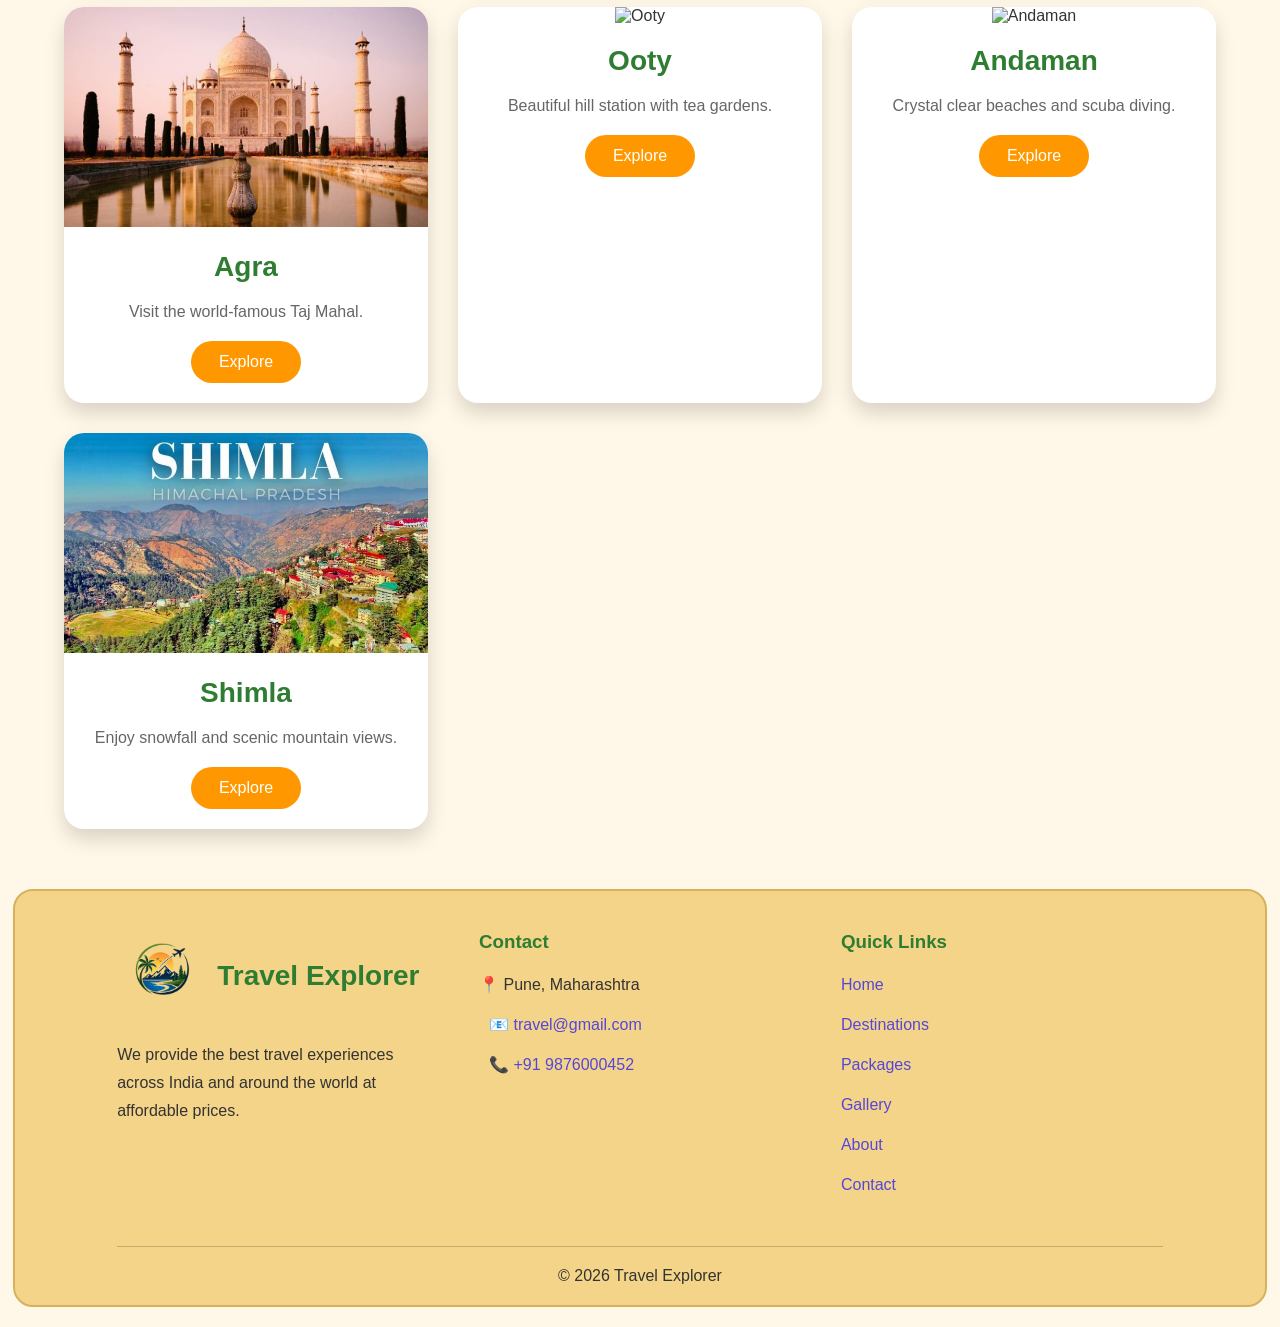
==== commit 88846854: "change the destination information" ====
--- a/pages/destination.html
+++ b/pages/destination.html
@@ -4,7 +4,7 @@
 <head>
     <meta charset="UTF-8">
     <meta name="viewport" content="width=device-width, initial-scale=1.0">
-    <title>Travel Explorer | Destinations</title>
+    <title>Travel Explorer-Destinations</title>
 
     <link rel="stylesheet" href="../css/style.css">
     <link rel="stylesheet" href="../css/destination.css">
@@ -38,7 +38,7 @@
 
     <section class="banner">
 
-        <h1>Explore Beautiful Destinations</h1>
+        <h1>Explore Beautifuli Destinations</h1>
 
         <p>
             Discover amazing places across India and make unforgettable memories.
@@ -54,9 +54,8 @@
 
         <div class="card">
             <img src="../images/destination/goa.jpg" alt="Goa">
-            <h3>Goa</h3>
-            <p>Enjoy beautiful beaches, nightlife and water sports
-                Goa is India's most popular beach destination.</p>
+            <h3>Goa</h3> 
+            <p>Enjoy beautiful beaches, nightlife and water sports.</p>
             <a href="#">Explore</a>
         </div>
 
